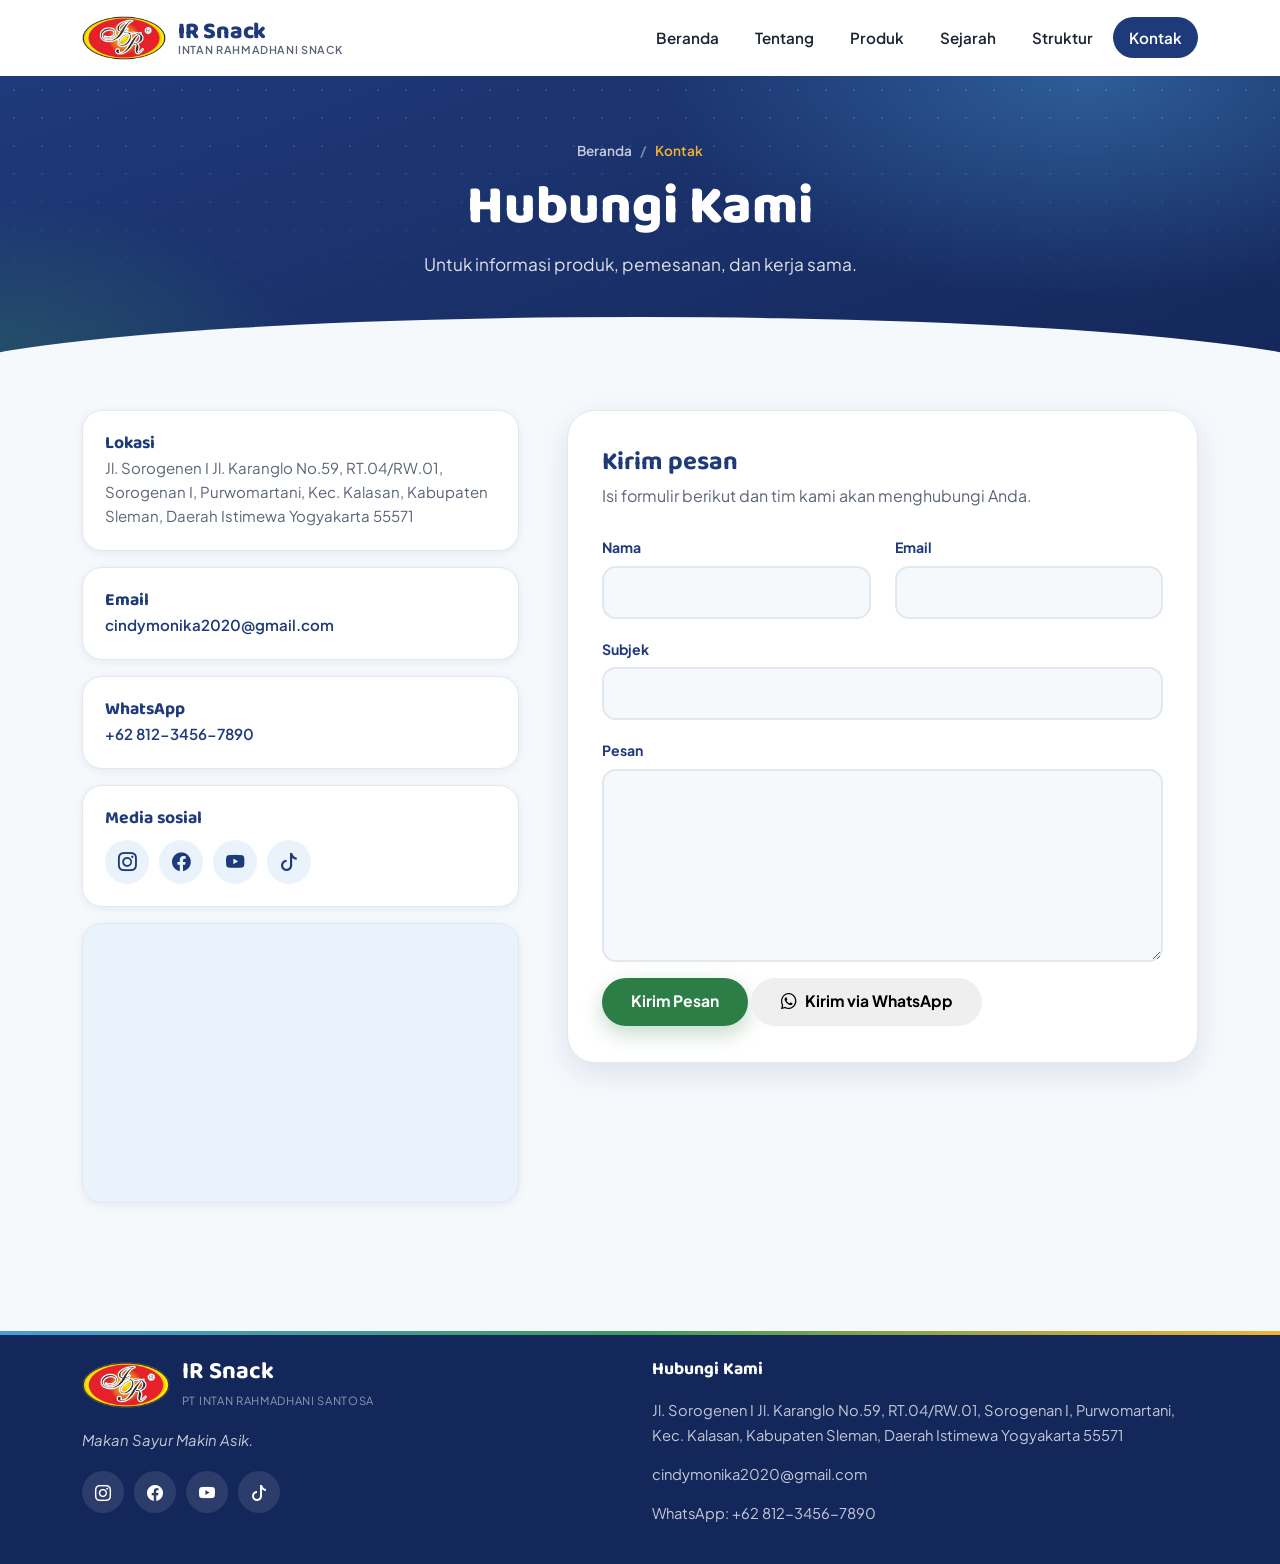
==== contact.html @ c101e230 "Update contact.html" ====
<!DOCTYPE html>
<html lang="id">
<head>
  <meta charset="utf-8">
  <meta name="viewport" content="width=device-width, initial-scale=1.0">
  <title>Kontak - IR Snack</title>
  <meta name="description" content="Hubungi IR Snack untuk informasi produk, pemesanan, dan kerja sama. Sleman, Yogyakarta.">
  <meta name="theme-color" content="#1f3a7a">
  <meta property="og:title" content="Kontak - IR Snack">
  <meta property="og:description" content="Hubungi IR Snack untuk informasi produk, pemesanan, dan kerja sama. Sleman, Yogyakarta.">
  <meta property="og:type" content="website">
  <meta property="og:locale" content="id_ID">

  <!-- Ikon -->
  <link rel="icon" type="image/png" href="assets/img/favicon.png">
  <link rel="apple-touch-icon" href="assets/img/apple-touch-icon.png">

  <!-- Font -->
  <link rel="preconnect" href="https://fonts.googleapis.com">
  <link rel="preconnect" href="https://fonts.gstatic.com" crossorigin>
  <link href="https://fonts.googleapis.com/css2?family=Baloo+2:wght@500;600;700;800&family=Plus+Jakarta+Sans:wght@400;500;600;700;800&display=swap" rel="stylesheet">

  <!-- CSS -->
  <link href="assets/vendor/bootstrap/css/bootstrap.min.css" rel="stylesheet">
  <link href="assets/vendor/bootstrap-icons/bootstrap-icons.min.css" rel="stylesheet">
  <link href="assets/vendor/aos/aos.css" rel="stylesheet">
  <link href="assets/css/style.css" rel="stylesheet">
  <noscript><style>[data-aos]{opacity:1!important;transform:none!important}</style></noscript>
</head>
<body>

<header id="header" class="site-header">
  <div class="container header-inner">
    <a href="index.html" class="brand" aria-label="IR Snack - Beranda">
      <img src="assets/img/logo.png" alt="Logo IR Snack" height="44">
      <span class="brand-text"><strong>IR Snack</strong><small>Intan Rahmadhani Snack</small></span>
    </a>

    <nav id="mainNav" class="main-nav" aria-label="Navigasi utama">
      <ul>
        <li><a href="index.html">Beranda</a></li>
        <li><a href="about.html">Tentang</a></li>
        <li><a href="portfolio.html">Produk</a></li>
        <li><a href="resume.html">Sejarah</a></li>
        <li><a href="services.html">Struktur</a></li>
        <li><a href="contact.html" class="active" aria-current="page">Kontak</a></li>
      </ul>
    </nav>

    <button class="nav-toggle" type="button" aria-label="Buka menu" aria-expanded="false" aria-controls="mainNav"><i class="bi bi-list"></i></button>
  </div>
</header>

<main>

  <section class="page-hero">
    <div class="container" data-aos="fade-up">
      <div class="crumbs"><a href="index.html">Beranda</a><span class="current">Kontak</span></div>
      <h1>Hubungi Kami</h1>
      <p>Untuk informasi produk, pemesanan, dan kerja sama.</p>
    </div>
  </section>

  <section class="section" style="padding-top:30px">
    <div class="container">
      <div class="row g-4 g-lg-5">
        <div class="col-lg-5" data-aos="fade-right">
          <div class="info-card">
            <div><h3>Lokasi</h3><p>Jl. Sorogenen I Jl. Karanglo No.59, RT.04/RW.01, Sorogenan I, Purwomartani, Kec. Kalasan, Kabupaten Sleman, Daerah Istimewa Yogyakarta 55571</p></div>
          </div>
          <div class="info-card">
            <div><h3>Email</h3><p><a href="mailto:cindymonika2020@gmail.com">cindymonika2020@gmail.com</a></p></div>
          </div>
          <div class="info-card">
            <div><h3>WhatsApp</h3><p><a href="https://wa.me/6281234567890?text=Halo%20IR%20Snack%2C%20saya%20ingin%20bertanya%20tentang%20produk." target="_blank" rel="noopener noreferrer" data-wa-link>+62 812-3456-7890</a></p></div>
          </div>
          <div class="info-card">
            <div><h3>Media sosial</h3><div class="social-row"><a href="https://www.instagram.com/irsnack_?evlk=ZGJlbW85YXRiNXZp" target="_blank" rel="noopener noreferrer" aria-label="Instagram IR Snack"><i class="bi bi-instagram"></i></a><a href="https://www.facebook.com/share/1FYJHGCw4S/?mibextid=wwXIfr" target="_blank" rel="noopener noreferrer" aria-label="Facebook IR Snack"><i class="bi bi-facebook"></i></a><a href="https://youtube.com/@irsnack?si=y4mi7K8ttKDDr9QZ" target="_blank" rel="noopener noreferrer" aria-label="YouTube IR Snack"><i class="bi bi-youtube"></i></a><a href="https://www.tiktok.com/@irsnack_?_r=1&_t=ZS-9BXiYoQ5Tan" target="_blank" rel="noopener noreferrer" aria-label="TikTok IR Snack"><i class="bi bi-tiktok"></i></a></div></div>
          </div>
          <div class="map-card">
            <iframe src="https://www.google.com/maps/embed?pb=!1m18!1m12!1m3!1d3953.081412599303!2d110.44005697501922!3d-7.781192677205145!2m3!1f0!2f0!3f0!3m2!1i1024!2i768!4f13.1!3m3!1m2!1s0x2e7a5a0dd20da1b7%3A0x8b4b23dc53e8c842!2sIntan%20Ramadhani%20Snack!5e0!3m2!1sen!2sid!4v1795116622441!5m2!1sen!2sid" loading="lazy" referrerpolicy="strict-origin-when-cross-origin" allowfullscreen title="Lokasi IR Snack di Google Maps"></iframe>
          </div>
        </div>

        <div class="col-lg-7" data-aos="fade-left">
          <form action="https://formsubmit.co/cindymonika2020@gmail.com" method="POST" class="form-card" id="contact-form" data-wa="6281234567890">
            <input type="hidden" name="_subject" value="Pesan Baru dari Website IR Snack">
            <input type="hidden" name="_template" value="table">
            <input type="hidden" name="_captcha" value="false">
            <input type="text" name="_honey" style="display:none" tabindex="-1" autocomplete="off">
            <h3>Kirim pesan</h3>
            <p>Isi formulir berikut dan tim kami akan menghubungi Anda.</p>
            <div class="row gy-3">
              <div class="col-md-6">
                <label for="name-field">Nama</label>
                <input type="text" name="name" id="name-field" class="form-control" required autocomplete="name">
              </div>
              <div class="col-md-6">
                <label for="email-field">Email</label>
                <input type="email" name="email" id="email-field" class="form-control" required autocomplete="email">
              </div>
              <div class="col-12">
                <label for="subject-field">Subjek</label>
                <input type="text" name="subject" id="subject-field" class="form-control" required>
              </div>
              <div class="col-12">
                <label for="message-field">Pesan</label>
                <textarea name="message" id="message-field" class="form-control" rows="7" required></textarea>
              </div>
              <div class="col-12">
                <div class="form-actions">
                  <button type="submit" class="btn-ir btn-ir-primary" id="submit-btn">Kirim Pesan</button>
                  <button type="button" class="btn-ir btn-ir-wa" id="wa-btn"><i class="bi bi-whatsapp"></i> Kirim via WhatsApp</button>
                </div>
                <div id="form-status" class="form-status" role="status" aria-live="polite" hidden></div>
              </div>
            </div>
          </form>
        </div>
      </div>
    </div>
  </section>

</main>

<footer class="site-footer">
  <div class="container">
    <div class="row gy-5">
      <div class="col-lg-6 col-md-6">
        <div class="footer-brand">
          <img src="assets/img/logo.png" alt="Logo IR Snack" height="46">
          <div><strong>IR Snack</strong><small>PT Intan Rahmadhani Santosa</small></div>
        </div>
        <p class="footer-about"><em>Makan Sayur Makin Asik.</em></p>
        <div class="footer-social"><a href="https://www.instagram.com/irsnack_?evlk=ZGJlbW85YXRiNXZp" target="_blank" rel="noopener noreferrer" aria-label="Instagram IR Snack"><i class="bi bi-instagram"></i></a><a href="https://www.facebook.com/share/1FYJHGCw4S/?mibextid=wwXIfr" target="_blank" rel="noopener noreferrer" aria-label="Facebook IR Snack"><i class="bi bi-facebook"></i></a><a href="https://youtube.com/@irsnack?si=y4mi7K8ttKDDr9QZ" target="_blank" rel="noopener noreferrer" aria-label="YouTube IR Snack"><i class="bi bi-youtube"></i></a><a href="https://www.tiktok.com/@irsnack_?_r=1&_t=ZS-9BXiYoQ5Tan" target="_blank" rel="noopener noreferrer" aria-label="TikTok IR Snack"><i class="bi bi-tiktok"></i></a></div>
      </div>

      <div class="col-lg-6 col-md-6">
        <h4>Hubungi Kami</h4>
        <div class="footer-contact">
          <div><span>Jl. Sorogenen I Jl. Karanglo No.59, RT.04/RW.01, Sorogenan I, Purwomartani, Kec. Kalasan, Kabupaten Sleman, Daerah Istimewa Yogyakarta 55571</span></div>
          <div><a href="mailto:cindymonika2020@gmail.com">cindymonika2020@gmail.com</a></div>
          <div><a href="https://wa.me/6281234567890" target="_blank" rel="noopener noreferrer">WhatsApp: +62 812-3456-7890</a></div>
        </div>
      </div>
    </div>

  </div>
</footer>

<a href="#" id="scroll-top" class="scroll-top" aria-label="Kembali ke atas"><i class="bi bi-arrow-up-short"></i></a>

<script src="assets/vendor/aos/aos.js"></script>
<script src="assets/js/main.js"></script>
</body>
</html>
---- assets/css/style.css ----
/* ==========================================================
   IR Snack - Stylesheet utama
   Satu file untuk seluruh halaman. Ubah warna di bagian :root
   dan seluruh website ikut berubah.
   ========================================================== */

/* ---------- 1. Token desain ---------- */
:root {
  /* Warna merek */
  --navy: #1f3a7a;
  --navy-700: #2a4a94;
  --navy-900: #14275a;
  --blue: #4a9bd6;
  --blue-100: #eaf3fb;
  --blue-200: #d3e6f6;
  --green: #3f9b5b;
  --green-700: #2d7d47;
  --green-100: #e8f5ec;
  --red: #d62828;       /* khusus label pedas */
  --gold: #f2b134;      /* aksen kecil */

  /* Netral */
  --ink: #1d2433;
  --muted: #5b6577;
  --line: #e3e8ef;
  --bg: #f6f9fc;
  --white: #ffffff;

  /* Bentuk & bayangan */
  --radius: 20px;
  --radius-lg: 28px;
  --shadow-sm: 0 2px 10px rgba(31, 58, 122, .08);
  --shadow-md: 0 10px 30px rgba(31, 58, 122, .12);
  --shadow-lg: 0 22px 50px rgba(31, 58, 122, .22);

  /* Font */
  --font-head: "Baloo 2", "Poppins", system-ui, sans-serif;
  --font-body: "Plus Jakarta Sans", system-ui, -apple-system, "Segoe UI", Roboto, Arial, sans-serif;

  --header-h: 76px;
}


/* ---------- 2. Dasar ---------- */
html { scroll-behavior: smooth; }

body {
  font-family: var(--font-body);
  color: var(--ink);
  background: var(--bg);
  line-height: 1.7;
  -webkit-font-smoothing: antialiased;
  overflow-x: hidden;
}

h1, h2, h3, h4, h5 {
  font-family: var(--font-head);
  color: var(--navy);
  line-height: 1.2;
  font-weight: 700;
}

a { color: var(--navy); text-decoration: none; transition: color .2s ease, background .2s ease; }
a:hover { color: var(--green-700); }

img { max-width: 100%; }
main { overflow-x: clip; }

:focus-visible {
  outline: 3px solid var(--blue);
  outline-offset: 3px;
  border-radius: 6px;
}

.section { padding: 88px 0; position: relative; }
.section-white { background: var(--white); }
.organization-hero { padding: 38px 0 68px; }
.organization-section { padding: 16px 0; }
.organization-section .section-head { margin-bottom: 12px; }
.services-page { min-height: 100vh; display: flex; flex-direction: column; }
.services-page > main { flex: 1; display: flex; flex-direction: column; }
.services-page .organization-hero { padding: 18px 0 34px; }
.services-page .organization-hero h1 { margin: 6px 0; font-size: clamp(1.9rem, 3.5vw, 2.5rem); }
.services-page .organization-hero p { font-size: .95rem; }
.services-page .organization-section { flex: 1; display: flex; align-items: flex-start; padding: 10px 0; }
.services-page .organization-section > .container { width: 100%; }
.services-page .org-line { height: 28px; }
.services-page .org-branches { padding-top: 24px; }
.services-page .org-branch::before { top: -24px; height: 24px; }
.services-page .org-node { padding: 8px 14px; }
.services-page .org-owner, .services-page .org-manager { padding: 9px 22px; }
.services-page .site-footer { flex-shrink: 0; }
.about-page > .section { padding: 56px 0; }
.about-page > .about-vision { padding-top: 24px; }
.about-page .section-head { margin-bottom: 32px; }
@media (max-width: 575.98px) { .about-page > .section { padding: 40px 0; } }

.section-head { text-align: center; max-width: 680px; margin: 0 auto 52px; }
.section-head h2 { font-size: clamp(1.9rem, 3.4vw, 2.6rem); margin: 8px 0 12px; }
.section-head p { color: var(--muted); font-size: 1.05rem; margin: 0; }

.eyebrow {
  display: inline-flex;
  align-items: center;
  gap: 8px;
  font-size: .8rem;
  font-weight: 700;
  letter-spacing: .12em;
  text-transform: uppercase;
  color: var(--green-700);
}
.eyebrow::before {
  content: "";
  width: 22px; height: 3px;
  border-radius: 3px;
  background: var(--green);
}


/* ---------- 3. Tombol ---------- */
.btn-ir {
  display: inline-flex;
  align-items: center;
  justify-content: center;
  gap: 8px;
  padding: .8rem 1.7rem;
  border-radius: 999px;
  border: 2px solid transparent;
  font-weight: 700;
  font-size: .98rem;
  line-height: 1.2;
  cursor: pointer;
  transition: transform .2s ease, background .2s ease, color .2s ease, border-color .2s ease, box-shadow .2s ease;
}
.btn-ir:hover { transform: translateY(-2px); }

.btn-ir-primary { background: var(--green-700); color: #fff; box-shadow: 0 8px 20px rgba(45, 125, 71, .28); }
.btn-ir-primary:hover { background: #246b3b; color: #fff; }

.btn-ir-navy { background: var(--navy); color: #fff; }
.btn-ir-navy:hover { background: var(--navy-900); color: #fff; }

.btn-ir-light { background: #fff; color: var(--navy); box-shadow: 0 8px 22px rgba(0, 0, 0, .18); }
.btn-ir-light:hover { background: var(--blue-100); color: var(--navy); }

.btn-ir-ghost { border-color: rgba(255, 255, 255, .55); color: #fff; }
.btn-ir-ghost:hover { background: #fff; color: var(--navy); }

.btn-ir-outline { border-color: var(--navy); color: var(--navy); }
.btn-ir-outline:hover { background: var(--navy); color: #fff; }


/* ---------- 4. Header & navigasi ---------- */
.site-header {
  position: sticky;
  top: 0;
  z-index: 100;
  height: var(--header-h);
  background: rgba(255, 255, 255, .92);
  -webkit-backdrop-filter: saturate(160%) blur(12px);
  backdrop-filter: saturate(160%) blur(12px);
  border-bottom: 1px solid transparent;
  transition: box-shadow .25s ease, border-color .25s ease;
}
.site-header.scrolled { box-shadow: var(--shadow-sm); border-color: var(--line); }

.header-inner { height: 100%; display: flex; align-items: center; gap: 16px; }

.brand { display: flex; align-items: center; gap: 12px; margin-right: auto; color: var(--navy); }
.brand:hover { color: var(--navy); }
.brand img { height: 44px; width: auto; display: block; }
.brand-text { display: flex; flex-direction: column; line-height: 1.1; }
.brand-text strong { font-family: var(--font-head); font-size: 1.45rem; font-weight: 800; letter-spacing: -.01em; }
.brand-text small { font-size: .68rem; font-weight: 600; letter-spacing: .06em; color: var(--muted); text-transform: uppercase; }

.main-nav ul { list-style: none; margin: 0; padding: 0; display: flex; gap: 4px; }
.main-nav a {
  display: block;
  padding: .5rem 1rem;
  border-radius: 999px;
  font-weight: 600;
  font-size: .95rem;
  color: var(--ink);
}
.main-nav a:hover { background: var(--blue-100); color: var(--navy); }
.main-nav a.active { background: var(--navy); color: #fff; }

.header-cta { padding: .6rem 1.3rem; font-size: .92rem; }

.nav-toggle {
  display: none;
  width: 44px; height: 44px;
  border: 0;
  border-radius: 12px;
  background: var(--blue-100);
  color: var(--navy);
  font-size: 1.7rem;
  align-items: center;
  justify-content: center;
  cursor: pointer;
}

@media (max-width: 991.98px) {
  .nav-toggle { display: inline-flex; }
  .header-cta { display: none; }

  .main-nav {
    position: fixed;
    top: var(--header-h);
    left: 0; right: 0;
    background: #fff;
    padding: 12px 20px 24px;
    border-bottom: 1px solid var(--line);
    box-shadow: var(--shadow-md);
    opacity: 0;
    visibility: hidden;
    transform: translateY(-10px);
    transition: opacity .25s ease, transform .25s ease, visibility .25s;
  }
  .nav-open .main-nav { opacity: 1; visibility: visible; transform: none; }
  .main-nav ul { flex-direction: column; gap: 2px; }
  .main-nav a { padding: .85rem 1rem; border-radius: 14px; font-size: 1.02rem; }
}


/* ---------- 5. Hero (beranda) ---------- */
.hero {
  position: relative;
  color: #fff;
  padding: 72px 0 150px;
  background:
    radial-gradient(900px 520px at 88% 8%, rgba(74, 155, 214, .42), transparent 62%),
    radial-gradient(700px 480px at 0% 100%, rgba(63, 155, 91, .30), transparent 60%),
    linear-gradient(160deg, var(--navy) 0%, var(--navy-900) 100%);
  overflow: hidden;
}
.hero::before {              /* pola titik halus */
  content: "";
  position: absolute; inset: 0;
  background-image: radial-gradient(rgba(255, 255, 255, .14) 1.5px, transparent 1.5px);
  background-size: 28px 28px;
  -webkit-mask-image: linear-gradient(120deg, transparent 30%, #000 100%);
  mask-image: linear-gradient(120deg, transparent 30%, #000 100%);
  opacity: .6;
}
.hero .container { position: relative; z-index: 2; }

.hero-pill {
  display: inline-flex; align-items: center; gap: 10px;
  padding: .45rem 1rem;
  border-radius: 999px;
  background: rgba(255, 255, 255, .12);
  border: 1px solid rgba(255, 255, 255, .22);
  font-size: .85rem; font-weight: 600;
  margin-bottom: 22px;
}
.hero-pill i { color: #7fd69a; }

.hero h1 {
  color: #fff;
  font-size: clamp(2.6rem, 6vw, 4.4rem);
  font-weight: 800;
  letter-spacing: -.015em;
  margin-bottom: 18px;
}
.hero h1 .hl { color: var(--gold); position: relative; white-space: nowrap; }
.hero h1 .hl::after {
  content: "";
  position: absolute; left: 0; right: 0; bottom: .05em;
  height: .14em; border-radius: 6px;
  background: rgba(242, 177, 52, .45);
  z-index: -1;
}

.hero-lead { font-size: 1.12rem; color: rgba(255, 255, 255, .86); max-width: 520px; margin-bottom: 30px; }
.hero-actions { display: flex; flex-wrap: wrap; gap: 14px; margin-bottom: 34px; }

.hero-points { list-style: none; padding: 0; margin: 0; display: flex; flex-wrap: wrap; gap: 10px 26px; }
.hero-points li { display: inline-flex; align-items: center; gap: 8px; font-size: .92rem; font-weight: 600; color: rgba(255, 255, 255, .9); }
.hero-points i { color: #7fd69a; font-size: 1.1rem; }

/* Panggung produk */
.hero-stage { position: relative; max-width: 540px; aspect-ratio: 1 / 1; margin: 0 auto; }
.hero-stage .glow {
  position: absolute; inset: 6% 6% 10% 6%;
  border-radius: 50%;
  background: radial-gradient(circle at 50% 45%, rgba(255, 255, 255, .22), rgba(74, 155, 214, .28) 55%, rgba(74, 155, 214, 0) 72%);
}
.hero-stage .ring {
  position: absolute; inset: 12% 12% 16% 12%;
  border-radius: 50%;
  border: 2px dashed rgba(255, 255, 255, .28);
  animation: spin 60s linear infinite;
}
.bag { position: absolute; bottom: 2%; filter: drop-shadow(0 18px 22px rgba(0, 0, 0, .38)); }
.bag img { display: block; height: 100%; width: auto; }
.bag-main  { left: 50%; height: 92%; transform: translateX(-50%); z-index: 3; bottom: 0; }
.bag-left  { left: -1%;  height: 72%; z-index: 2; transform: rotate(-6deg); transform-origin: bottom center; }
.bag-right { right: -1%; height: 72%; z-index: 2; transform: rotate(6deg);  transform-origin: bottom center; }

.float-chip {
  position: absolute; z-index: 4;
  display: inline-flex; align-items: center; gap: 8px;
  padding: .55rem 1rem;
  border-radius: 999px;
  background: #fff; color: var(--navy);
  font-size: .82rem; font-weight: 700;
  box-shadow: var(--shadow-md);
  animation: floaty 5s ease-in-out infinite;
}
.float-chip i { color: var(--green); font-size: 1.05rem; }
.float-chip.c1 { top: 8%;  left: 0; }
.float-chip.c2 { top: 30%; right: -2%; animation-delay: -1.6s; }
.float-chip.c3 { bottom: 10%; left: 2%; animation-delay: -3.1s; }

.hero::after, .page-hero::after {   /* lengkung bawah */
  content: "";
  position: absolute; left: -6%; right: -6%; bottom: -1px;
  height: 64px;
  background: var(--bg);
  border-radius: 50% 50% 0 0 / 100% 100% 0 0;
  z-index: 1;
}

@keyframes floaty { 0%, 100% { transform: translateY(0); } 50% { transform: translateY(-9px); } }
@keyframes spin { to { transform: rotate(360deg); } }

@media (max-width: 991.98px) {
  .hero { padding: 48px 0 120px; text-align: center; }
  .hero-lead { margin-left: auto; margin-right: auto; }
  .hero-actions, .hero-points { justify-content: center; }
  .hero-stage { max-width: 420px; margin-top: 24px; }
}
@media (max-width: 575.98px) {
  .bag-left  { left: 4%;  height: 64%; }
  .bag-right { right: 4%; height: 64%; }
  .float-chip { font-size: .72rem; padding: .4rem .75rem; }
  .float-chip.c2 { right: 0; }
}


/* ---------- 6. Pita statistik ---------- */
.stats-band { margin-top: -78px; position: relative; z-index: 5; padding-bottom: 90px; }
.stats-card {
  display: grid; grid-template-columns: repeat(4, 1fr);
  background: #fff;
  border-radius: var(--radius-lg);
  box-shadow: var(--shadow-md);
  border: 1px solid var(--line);
  overflow: hidden;
}
.stat { display: flex; align-items: center; gap: 16px; padding: 26px 26px; text-align: center; justify-content: center; }
.stat + .stat { border-left: 1px solid var(--line); }
.stat .ico-unused {
  flex: 0 0 52px; width: 52px; height: 52px;
  display: grid; place-items: center;
  border-radius: 16px;
  background: var(--blue-100); color: var(--navy);
  font-size: 1.5rem;
}
.stat:nth-child(even) .ico { background: var(--green-100); color: var(--green-700); }
.stat b { display: block; font-family: var(--font-head); font-size: 1.7rem; line-height: 1.1; color: var(--navy); }
.stat > div > span { font-size: .85rem; color: var(--muted); line-height: 1.35; display: block; }

@media (max-width: 991.98px) {
  .stats-card { grid-template-columns: 1fr 1fr; }
  .stat:nth-child(3) { border-left: 0; }
  .stat:nth-child(n+3) { border-top: 1px solid var(--line); }
}
@media (max-width: 575.98px) {
  .stat { padding: 18px 16px; gap: 12px; }
  .stat .ico-unused { flex-basis: 44px; width: 44px; height: 44px; font-size: 1.25rem; border-radius: 14px; }
  .stat b { font-size: 1.35rem; }
}


/* ---------- 7. Kartu keunggulan ---------- */
.feature-card {
  height: 100%;
  background: #fff;
  border: 1px solid var(--line);
  border-radius: var(--radius);
  padding: 30px 26px;
  box-shadow: var(--shadow-sm);
  transition: transform .25s ease, box-shadow .25s ease, border-color .25s ease;
}
.feature-card:hover { transform: translateY(-6px); box-shadow: var(--shadow-md); border-color: var(--blue-200); }
.feature-card .ico {
  width: 60px; height: 60px;
  display: grid; place-items: center;
  border-radius: 18px;
  background: var(--blue-100); color: var(--navy);
  font-size: 1.7rem;
  margin-bottom: 20px;
  transition: background .25s ease, color .25s ease, transform .25s ease;
}
.feature-card:hover .ico { background: var(--green-700); color: #fff; transform: rotate(-6deg); }
.feature-card h3 { font-size: 1.28rem; margin-bottom: 8px; }
.feature-card p { color: var(--muted); margin: 0; font-size: .96rem; }


/* ---------- 8. Kartu kategori produk (beranda) ---------- */
.cat-card {
  height: 100%;
  display: flex; flex-direction: column;
  background: #fff;
  border: 1px solid var(--line);
  border-radius: var(--radius-lg);
  overflow: hidden;
  box-shadow: var(--shadow-sm);
  transition: transform .25s ease, box-shadow .25s ease;
}
.cat-card:hover { transform: translateY(-6px); box-shadow: var(--shadow-lg); }

.cat-visual {
  position: relative;
  height: 290px;
  display: flex; justify-content: center; align-items: flex-end;
  padding: 26px 20px 0;
  background:
    radial-gradient(circle at 50% 78%, #fff 0%, rgba(255, 255, 255, 0) 55%),
    linear-gradient(180deg, var(--blue-100) 0%, var(--blue-200) 100%);
  overflow: hidden;
}
.cat-visual img {
  height: 92%; width: auto;
  filter: drop-shadow(0 12px 14px rgba(20, 39, 90, .28));
  transition: transform .4s ease;
}
.cat-visual img:first-child { transform: rotate(-4deg); margin-right: -26px; transform-origin: bottom center; }
.cat-visual img:last-child  { transform: rotate(4deg);  transform-origin: bottom center; position: relative; z-index: 2; }
.cat-card:hover .cat-visual img:first-child { transform: rotate(-7deg) translateY(-4px); }
.cat-card:hover .cat-visual img:last-child  { transform: rotate(7deg) translateY(-4px); }

.cat-visual .cat-tag {
  position: absolute; top: 16px; left: 16px; z-index: 3;
  padding: .3rem .85rem;
  border-radius: 999px;
  background: var(--navy); color: #fff;
  font-size: .78rem; font-weight: 700;
}
.cat-body { padding: 24px 26px 28px; display: flex; flex-direction: column; flex: 1; }
.cat-body h3 { font-size: 1.45rem; margin-bottom: 6px; }
.cat-body p { color: var(--muted); font-size: .95rem; margin-bottom: 18px; }
.cat-body .link-more { margin-top: auto; font-weight: 700; color: var(--green-700); display: inline-flex; align-items: center; gap: 6px; }
.cat-body .link-more i { transition: transform .2s ease; }
.cat-card:hover .link-more i { transform: translateX(5px); }


/* ---------- 9. Perjalanan singkat (beranda) ---------- */
.mini-timeline { display: grid; grid-template-columns: repeat(4, 1fr); gap: 22px; position: relative; }
.mini-timeline::before {
  content: "";
  position: absolute; top: 20px; left: 12%; right: 12%;
  border-top: 2px dashed var(--blue);
  opacity: .5;
}
.mini-item { text-align: center; position: relative; }
.mini-year {
  display: inline-block;
  position: relative; z-index: 1;
  padding: .25rem 1.2rem;
  border-radius: 999px;
  background: var(--navy); color: #fff;
  font-family: var(--font-head); font-weight: 700; font-size: 1.15rem;
  box-shadow: 0 0 0 7px var(--white);
}
.section:not(.section-white) .mini-year { box-shadow: 0 0 0 7px var(--bg); }
.mini-card {
  margin-top: 22px;
  background: #fff; border: 1px solid var(--line);
  border-radius: var(--radius);
  padding: 22px 20px;
  height: calc(100% - 62px);
  box-shadow: var(--shadow-sm);
}
.section-white .mini-card { background: var(--bg); box-shadow: none; }
.mini-card h3 { font-size: 1.1rem; margin-bottom: 6px; }
.mini-card p { font-size: .9rem; color: var(--muted); margin: 0; }

@media (max-width: 991.98px) {
  .mini-timeline { grid-template-columns: 1fr 1fr; row-gap: 34px; }
  .mini-timeline::before { display: none; }
}
@media (max-width: 575.98px) { .mini-timeline { grid-template-columns: 1fr; } }


/* ---------- 10. Banner ajakan (CTA) ---------- */
.cta-box {
  position: relative; overflow: hidden;
  border-radius: 36px;
  padding: 58px 54px;
  color: #fff;
  background:
    radial-gradient(500px 300px at 100% 0%, rgba(74, 155, 214, .5), transparent 65%),
    linear-gradient(135deg, var(--navy) 0%, var(--navy-900) 100%);
  box-shadow: var(--shadow-lg);
}
.cta-box-compact { padding: 40px 54px; }
.cta-box::before {
  content: "";
  position: absolute; width: 380px; height: 380px; right: -90px; bottom: -190px;
  border-radius: 50%;
  background: rgba(63, 155, 91, .22);
}
.cta-box > * { position: relative; z-index: 1; }
.cta-box h2 { color: #fff; font-size: clamp(1.8rem, 3.2vw, 2.5rem); margin-bottom: 10px; }
.cta-box p { color: rgba(255, 255, 255, .85); margin-bottom: 26px; max-width: 520px; }
.cta-box-compact p { margin-bottom: 16px; }
.cta-actions { display: flex; flex-wrap: wrap; gap: 12px; }
.cta-bag {
  position: absolute !important; right: 44px; bottom: -26px; height: 118%;
  z-index: 1; transform: rotate(8deg);
  filter: drop-shadow(0 20px 24px rgba(0, 0, 0, .4));
}
.cta-product-images {
  position: absolute; right: -5%; bottom: -10px; height: 94%; width: 48%;
  display: flex; align-items: flex-end; justify-content: center;
  z-index: 1; pointer-events: none;
}
.cta-product-images img {
  display: block; flex: 0 0 auto; height: 88%; width: auto; object-fit: contain;
  filter: drop-shadow(0 16px 18px rgba(0, 0, 0, .3));
}
.cta-product-images img + img { margin-left: -30px; }
.cta-product-images img:first-child { height: 92%; transform: rotate(-6deg) translateY(3px); z-index: 1; }
.cta-product-images img:nth-child(2) { height: 104%; transform: translateY(0); z-index: 3; }
.cta-product-images img:last-child { height: 92%; transform: rotate(6deg) translateY(3px); z-index: 2; }

@media (max-width: 991.98px) {
  .cta-box { padding: 40px 26px; text-align: center; border-radius: 28px; }
  .cta-box-compact { padding: 30px 26px; }
  .cta-box p { margin-left: auto; margin-right: auto; }
  .cta-actions { justify-content: center; }
  .cta-bag, .cta-product-images { display: none; }
}


/* ---------- 11. Banner judul halaman dalam ---------- */
.page-hero {
  position: relative; overflow: hidden;
  color: #fff;
  padding: 60px 0 100px;
  text-align: center;
  background:
    radial-gradient(700px 360px at 85% 0%, rgba(74, 155, 214, .42), transparent 62%),
    radial-gradient(520px 300px at 0% 100%, rgba(63, 155, 91, .30), transparent 60%),
    linear-gradient(160deg, var(--navy) 0%, var(--navy-900) 100%);
}
.page-hero::before {
  content: "";
  position: absolute; inset: 0;
  background-image: radial-gradient(rgba(255, 255, 255, .13) 1.5px, transparent 1.5px);
  background-size: 28px 28px;
  -webkit-mask-image: linear-gradient(180deg, #000, transparent 90%);
  mask-image: linear-gradient(180deg, #000, transparent 90%);
}
.page-hero .container { position: relative; z-index: 2; }
.page-hero h1 { color: #fff; font-size: clamp(2.2rem, 5vw, 3.4rem); font-weight: 800; margin: 12px 0 10px; }
.page-hero p { color: rgba(255, 255, 255, .86); max-width: 620px; margin: 0 auto; font-size: 1.08rem; }

.crumbs { display: inline-flex; align-items: center; gap: 8px; font-size: .85rem; font-weight: 600; color: rgba(255, 255, 255, .75); }
.crumbs a { color: rgba(255, 255, 255, .75); }
.crumbs a:hover { color: #fff; }
.crumbs .current { color: var(--gold); }
.crumbs a::after { content: "/"; margin-left: 8px; opacity: .6; }


/* ---------- 12. Halaman Tentang ---------- */
.about-visual {
  position: relative;
  height: 460px;
  display: flex; justify-content: center; align-items: flex-end;
  padding: 40px 24px 0;
  border-radius: var(--radius-lg);
  overflow: hidden;
  background:
    radial-gradient(circle at 50% 80%, #fff 0%, rgba(255, 255, 255, 0) 55%),
    linear-gradient(180deg, var(--blue-100) 0%, var(--blue-200) 100%);
  box-shadow: var(--shadow-md);
}
.about-visual img { height: 64%; width: auto; max-width: none; min-width: 0; flex-shrink: 1; object-fit: contain; filter: drop-shadow(0 14px 18px rgba(20, 39, 90, .3)); }
.about-visual img:nth-child(2) { transform: rotate(-5deg); margin-right: -40px; transform-origin: bottom; }
.about-visual img:nth-child(3) { position: relative; z-index: 2; height: 84%; }
.about-visual img:nth-child(4) { transform: rotate(5deg); margin-left: -40px; transform-origin: bottom; }
.since-badge {
  position: absolute; top: 20px; left: 20px; z-index: 3;
  width: 104px; height: 104px; border-radius: 50%;
  display: grid; place-content: center; text-align: center;
  background: var(--navy); color: #fff;
  border: 4px solid #fff;
  box-shadow: var(--shadow-md);
  line-height: 1.1;
}
.since-badge small { font-size: .7rem; text-transform: uppercase; letter-spacing: .1em; opacity: .85; }
.since-badge b { font-family: var(--font-head); font-size: 1.8rem; color: var(--gold); }

.about-copy h2 { font-size: clamp(1.8rem, 3vw, 2.4rem); margin: 8px 0 8px; }
.about-copy .tagline { font-family: var(--font-head); font-size: 1.25rem; font-weight: 600; color: var(--green-700); margin-bottom: 16px; }
.about-copy p { color: var(--muted); }

.fact-list { display: grid; grid-template-columns: 1fr 1fr; gap: 14px; margin: 26px 0 0; padding: 0; list-style: none; }
.fact-list li {
  display: flex; gap: 12px; align-items: flex-start;
  padding: 14px 16px;
  background: #fff; border: 1px solid var(--line); border-radius: 16px;
}
.fact-list i { color: var(--green-700); font-size: 1.25rem; line-height: 1.4; }
.fact-list small { display: block; font-size: .72rem; font-weight: 700; letter-spacing: .06em; text-transform: uppercase; color: var(--muted); }
.fact-list span { font-weight: 600; color: var(--ink); font-size: .93rem; line-height: 1.4; display: block; }
@media (max-width: 575.98px) { .fact-list { grid-template-columns: 1fr; } }

.legal-box {
  background: #fff; border: 1px solid var(--line); border-radius: var(--radius-lg);
  padding: 34px 32px; text-align: center; box-shadow: var(--shadow-sm);
}
.legal-box h3 { font-size: 1.4rem; margin-bottom: 6px; }
.legal-box p { color: var(--muted); margin-bottom: 20px; }
.chip-row { display: flex; flex-wrap: wrap; justify-content: center; gap: 10px; }
.chip {
  display: inline-flex; align-items: center; gap: 8px;
  padding: .45rem 1rem;
  border-radius: 999px;
  background: var(--green-100); color: var(--green-700);
  font-weight: 700; font-size: .9rem;
}


/* ---------- 13. Halaman Sejarah ---------- */
.timeline { position: relative; max-width: 980px; margin: 0 auto; }
.timeline::before {
  content: "";
  position: absolute; left: 50%; top: 0; bottom: 0; width: 3px;
  transform: translateX(-50%);
  border-radius: 3px;
  background: linear-gradient(180deg, var(--blue-200), var(--blue) 50%, var(--green));
}
.tl-item { position: relative; width: 50%; padding: 0 52px 44px 0; }
.tl-item:nth-child(even) { margin-left: 50%; padding: 0 0 44px 52px; }
.tl-item:last-child { padding-bottom: 0; }

.tl-year {
  position: absolute; top: 8px; right: 0;
  transform: translateX(50%);
  z-index: 2;
  padding: .25rem 1.05rem;
  border-radius: 999px;
  background: var(--navy); color: #fff;
  font-family: var(--font-head); font-weight: 700; font-size: 1.1rem;
  box-shadow: 0 0 0 7px var(--bg);
}
.tl-item:nth-child(even) .tl-year { right: auto; left: 0; transform: translateX(-50%); }

.tl-card {
  background: #fff; border: 1px solid var(--line);
  border-radius: var(--radius);
  padding: 26px 26px 22px;
  box-shadow: var(--shadow-sm);
  transition: transform .25s ease, box-shadow .25s ease;
}
.tl-card:hover { transform: translateY(-4px); box-shadow: var(--shadow-md); }
.tl-card h3 { font-size: 1.25rem; margin-bottom: 4px; }
.tl-card .where { display: inline-flex; align-items: center; gap: 6px; font-size: .82rem; font-weight: 600; color: var(--muted); margin-bottom: 12px; }
.tl-card ul { list-style: none; margin: 0; padding: 0; }
.tl-card li { position: relative; padding-left: 26px; margin-bottom: 8px; color: var(--ink); font-size: .95rem; line-height: 1.6; }
.tl-card li:last-child { margin-bottom: 0; }
.tl-card li::before {
  content: "\F26A";           /* bi-check-circle-fill */
  font-family: "bootstrap-icons";
  position: absolute; left: 0; top: 1px;
  color: var(--green);
}

@media (max-width: 767.98px) {
  .timeline::before { display: none; }
  .tl-item, .tl-item:nth-child(even) {
    width: 100%; margin-left: 0;
    padding: 0 0 32px 26px;
    border-left: 3px solid var(--blue-200);
  }
  .tl-item:last-child { border-left-color: transparent; }
  .tl-item::before {
    content: ""; position: absolute; left: -10px; top: 12px;
    width: 17px; height: 17px; border-radius: 50%;
    background: var(--green); border: 3px solid var(--bg);
  }
  .tl-year, .tl-item:nth-child(even) .tl-year {
    position: static; transform: none; display: inline-block;
    margin-bottom: 12px; box-shadow: none;
  }
}

/* Visi & misi */
.visi-card {
  height: 100%;
  padding: 40px 34px;
  border-radius: var(--radius-lg);
  color: #fff;
  position: relative; overflow: hidden;
  background:
    radial-gradient(380px 240px at 100% 0%, rgba(74, 155, 214, .5), transparent 65%),
    linear-gradient(150deg, var(--navy) 0%, var(--navy-900) 100%);
  box-shadow: var(--shadow-md);
  display: flex; flex-direction: column;
}
.visi-card .motto {
  margin-top: auto; padding-top: 28px;
  font-family: var(--font-head); font-weight: 700; font-size: 1.2rem; color: var(--gold);
}
.visi-card .q { font-size: 3.2rem; color: var(--gold); line-height: 1; opacity: .9; }
.visi-card h3 { color: #fff; font-size: 1.6rem; margin: 6px 0 12px; }
.visi-card p { color: rgba(255, 255, 255, .9); font-size: 1.1rem; margin: 0; }

.misi-card {
  height: 100%;
  padding: 36px 34px;
  background: #fff; border: 1px solid var(--line);
  border-radius: var(--radius-lg);
  box-shadow: var(--shadow-sm);
}
.misi-card h3 { font-size: 1.6rem; margin-bottom: 18px; }
.misi-list { list-style: none; counter-reset: misi; margin: 0; padding: 0; }
.misi-list li { counter-increment: misi; display: flex; gap: 14px; align-items: flex-start; margin-bottom: 14px; font-size: .97rem; }
.misi-list li:last-child { margin-bottom: 0; }
.misi-list li::before {
  content: counter(misi);
  flex: 0 0 32px; height: 32px;
  display: grid; place-items: center;
  border-radius: 50%;
  background: var(--green-100); color: var(--green-700);
  font-weight: 800; font-size: .9rem;
}


/* ---------- 14. Halaman Produk ---------- */
.filter-bar { display: flex; flex-wrap: wrap; justify-content: center; gap: 10px; margin-bottom: 42px; }
.filter-btn {
  display: inline-flex; align-items: center; gap: 8px;
  padding: .55rem 1.3rem;
  border-radius: 999px;
  border: 2px solid var(--line);
  background: #fff; color: var(--ink);
  font-weight: 700; font-size: .92rem;
  cursor: pointer;
  transition: all .2s ease;
}
.filter-btn:hover { border-color: var(--blue); color: var(--navy); }
.filter-btn.active { background: var(--navy); border-color: var(--navy); color: #fff; }
.filter-btn .bi-fire { color: var(--red); }
.filter-btn.active .bi-fire { color: #ff8a80; }

.produk-grid { max-width: 1000px; margin: 0 auto; }
.produk-item { animation: popin .4s ease both; }
@keyframes popin { from { opacity: 0; transform: translateY(14px); } to { opacity: 1; transform: none; } }

.produk-card {
  height: 100%;
  display: flex; flex-direction: column;
  background: #fff;
  border: 1px solid var(--line);
  border-radius: var(--radius-lg);
  overflow: hidden;
  box-shadow: var(--shadow-sm);
  transition: transform .25s ease, box-shadow .25s ease;
}
.produk-card:hover { transform: translateY(-6px); box-shadow: var(--shadow-lg); }

.produk-foto {
  position: relative;
  height: 350px;
  display: flex; justify-content: center; align-items: center;
  padding: 24px 20px 12px;
  background:
    radial-gradient(circle at 50% 55%, #fff 0%, rgba(255, 255, 255, .0) 58%),
    linear-gradient(180deg, var(--blue-100) 0%, var(--blue-200) 100%);
}
.produk-foto img {
  height: 100%; width: auto; max-width: 100%;
  object-fit: contain;
  filter: drop-shadow(0 14px 16px rgba(20, 39, 90, .3));
  transition: transform .4s ease;
}
.produk-card:hover .produk-foto img { transform: scale(1.06) rotate(-1.5deg); }

.badge-kategori, .badge-pedas {
  position: absolute; top: 16px; z-index: 2;
  display: inline-flex; align-items: center; gap: 6px;
  padding: .32rem .9rem;
  border-radius: 999px;
  font-size: .78rem; font-weight: 700; color: #fff;
}
.badge-kategori { right: 16px; background: var(--navy); }
.badge-pedas { left: 16px; background: var(--red); }

/* ---- Keterangan produk (bagian bawah kartu) ---- */
.produk-body { padding: 18px 22px 20px; display: flex; flex-direction: column; flex: 1; }
.produk-body h3 { font-size: 1.3rem; margin-bottom: 4px; }
.produk-body .deskripsi { color: var(--muted); font-size: .92rem; line-height: 1.55; margin-bottom: 14px; }

.harga-row {
  display: flex; align-items: baseline; gap: 6px;
  margin-top: auto;
  padding-top: 12px;
  border-top: 1px solid var(--line);
}
.harga-row b { font-family: var(--font-head); font-size: 1.5rem; line-height: 1; color: var(--navy); }
.harga-row span { font-size: .85rem; font-weight: 600; color: var(--muted); }

@media (max-width: 575.98px) {
  .produk-foto { height: 270px; }
}


/* ---------- 15. Halaman Struktur (bagan) ---------- */
.org-wrap { max-width: 900px; margin: 0 auto; }
.org-level { display: flex; justify-content: center; }
.org-line { width: 2px; height: 20px; margin: 0 auto; background: var(--blue); }

.org-node {
  display: inline-flex; align-items: center; justify-content: center; gap: 10px;
  padding: 10px 20px;
  border-radius: 14px;
  background: #fff;
  border: 2px solid var(--blue-200);
  box-shadow: var(--shadow-sm);
  font-weight: 700; color: var(--navy);
  text-align: center; line-height: 1.3;
}
.org-node i { font-size: 1.25rem; color: var(--blue); }
.org-owner { background: var(--navy-900); border-color: var(--navy-900); color: #fff; font-size: 1.15rem; padding: 12px 32px; box-shadow: var(--shadow-md); }
.org-owner i { color: var(--gold); }
.org-manager { background: var(--navy-700); border-color: var(--navy-700); color: #fff; font-size: 1.05rem; padding: 12px 28px; }
.org-manager i { color: #9fd0f3; }

.org-branches {
  display: grid; grid-template-columns: repeat(3, 1fr); gap: 24px;
  position: relative;
  padding-top: 22px;
}
.org-branches::before {          /* garis datar */
  content: "";
  position: absolute; top: 0; left: calc(16.6667% - 9.333px); right: calc(16.6667% - 9.333px);
  height: 2px; background: var(--blue);
}
.org-branch { position: relative; display: flex; flex-direction: column; align-items: stretch; }
.org-branch::before {            /* garis turun ke tiap cabang */
  content: "";
  position: absolute; top: -22px; left: 50%;
  width: 2px; height: 22px; margin-left: -1px;
  background: var(--blue);
}
.org-branch > .org-node { width: 100%; }

@media (max-width: 767.98px) {
  .organization-hero { padding: 32px 0 56px; }
  .organization-section { padding: 12px 0; }
  .org-branches { grid-template-columns: 1fr; gap: 18px; }
  .org-branches::before { display: none; }
  .org-branch::before { top: -18px; height: 18px; }
  .org-branch:first-child::before { top: -22px; height: 22px; }
}
@media (max-width: 767.98px) {
  .services-page .organization-hero { padding: 12px 0 26px; }
  .services-page .organization-section { padding: 8px 0; }
  .services-page .org-branches { grid-template-columns: repeat(3, minmax(0, 1fr)); gap: 8px; padding-top: 22px; }
  .services-page .org-branches::before { display: block; }
  .services-page .org-branch::before,
  .services-page .org-branch:first-child::before { top: -22px; height: 22px; }
  .services-page .org-node { padding: 8px 5px; font-size: .85rem; }
  .services-page .org-owner, .services-page .org-manager { padding: 8px 16px; }
}
@media (min-width: 576px) and (max-width: 767.98px) {
  .services-page .site-footer .row > div { flex: 0 0 50%; max-width: 50%; }
}
/* ---------- 16. Halaman Kontak ---------- */
.info-card {
  display: flex; gap: 16px; align-items: flex-start;
  background: #fff; border: 1px solid var(--line);
  border-radius: var(--radius);
  padding: 22px 22px;
  margin-bottom: 16px;
  box-shadow: var(--shadow-sm);
}
.info-card .ico {
  flex: 0 0 50px; width: 50px; height: 50px;
  display: grid; place-items: center;
  border-radius: 15px;
  background: var(--blue-100); color: var(--navy);
  font-size: 1.4rem;
}
.info-card h3 { font-size: 1.1rem; margin-bottom: 2px; }
.info-card p { margin: 0; color: var(--muted); font-size: .94rem; line-height: 1.6; }
.info-card a { font-weight: 600; word-break: break-all; }

.social-row { display: flex; flex-wrap: wrap; gap: 10px; margin-top: 10px; }
.social-row a {
  width: 44px; height: 44px;
  display: grid; place-items: center;
  border-radius: 50%;
  background: var(--blue-100); color: var(--navy);
  font-size: 1.15rem;
  transition: all .2s ease;
}
.social-row a:hover { background: var(--navy); color: #fff; transform: translateY(-3px); }

.map-card { border-radius: var(--radius); overflow: hidden; border: 1px solid var(--line); box-shadow: var(--shadow-sm); height: 280px; background: var(--blue-100); }
.map-card iframe { width: 100%; height: 100%; border: 0; display: block; }

.form-card {
  background: #fff; border: 1px solid var(--line);
  border-radius: var(--radius-lg);
  padding: 36px 34px;
  box-shadow: var(--shadow-md);
}
.form-card h3 { font-size: 1.6rem; margin-bottom: 4px; }
.form-card > p { color: var(--muted); margin-bottom: 24px; }
.form-card label { font-weight: 700; font-size: .88rem; color: var(--navy); margin-bottom: 6px; }
.form-card .form-control {
  border: 2px solid var(--line);
  border-radius: 14px;
  padding: .8rem 1rem;
  font-size: .97rem;
  background: var(--bg);
  transition: border-color .2s ease, box-shadow .2s ease, background .2s ease;
}
.form-card .form-control:focus { border-color: var(--blue); background: #fff; box-shadow: 0 0 0 4px rgba(74, 155, 214, .18); }
.form-card textarea.form-control { resize: vertical; min-height: 150px; }
@media (max-width: 575.98px) { .form-card { padding: 26px 20px; } }


/* ---------- 17. Footer ---------- */
.site-footer {
  background: var(--navy-900);
  color: rgba(255, 255, 255, .75);
  padding: 28px 0 24px;
  margin-top: 40px;
  position: relative;
}
.site-footer::before {
  content: "";
  position: absolute; top: 0; left: 0; right: 0; height: 4px;
  background: linear-gradient(90deg, var(--blue), var(--green), var(--gold));
}
.site-footer h4 { color: #fff; font-size: 1.1rem; margin-bottom: 18px; }
.site-footer a { color: rgba(255, 255, 255, .75); }
.site-footer a:hover { color: var(--gold); }
.footer-brand { display: flex; align-items: center; gap: 12px; margin-bottom: 16px; }
.footer-brand img { height: 46px; width: auto; display: block; }
.footer-brand strong { font-family: var(--font-head); font-size: 1.5rem; color: #fff; line-height: 1.1; display: block; }
.footer-brand small { font-size: .7rem; letter-spacing: .06em; text-transform: uppercase; opacity: .7; }
.footer-about { font-size: .93rem; max-width: 340px; }
.footer-links { list-style: none; margin: 0; padding: 0; }
.footer-links li { margin-bottom: 10px; font-size: .94rem; }

.footer-contact { font-size: .92rem; }
.footer-contact div { display: flex; gap: 12px; margin-bottom: 14px; }
.footer-contact i { color: var(--blue); font-size: 1.1rem; margin-top: 2px; }
.footer-social { display: flex; gap: 10px; margin-top: 18px; }
.footer-social a {
  width: 42px; height: 42px; display: grid; place-items: center;
  border-radius: 50%;
  background: rgba(255, 255, 255, .1); color: #fff;
  transition: all .2s ease;
}
.footer-social a:hover { background: var(--gold); color: var(--navy-900); transform: translateY(-3px); }
.footer-bottom {
  margin-top: 28px; padding: 18px 0 0;
  border-top: 1px solid rgba(255, 255, 255, .12);
  font-size: .85rem;
  display: flex; flex-wrap: wrap; justify-content: space-between; gap: 8px;
}
.footer-bottom .credit a { text-decoration: underline; text-underline-offset: 3px; }
.footer-bottom { justify-content: center; text-align: center; }


/* ---------- 18. Tombol kembali ke atas ---------- */
.scroll-top {
  position: fixed; right: 20px; bottom: 20px; z-index: 99;
  width: 46px; height: 46px;
  display: grid; place-items: center;
  border-radius: 50%;
  background: var(--navy); color: #fff;
  font-size: 1.5rem;
  box-shadow: var(--shadow-md);
  opacity: 0; visibility: hidden; transform: translateY(10px);
  transition: all .25s ease;
}
.scroll-top.show { opacity: 1; visibility: visible; transform: none; }
.scroll-top:hover { background: var(--green-700); color: #fff; }


/* ---------- 19. Gerak dikurangi ---------- */
@media (prefers-reduced-motion: reduce) {
  html { scroll-behavior: auto; }
  *, *::before, *::after { animation: none !important; transition: none !important; }
  [data-aos] { opacity: 1 !important; transform: none !important; }
}
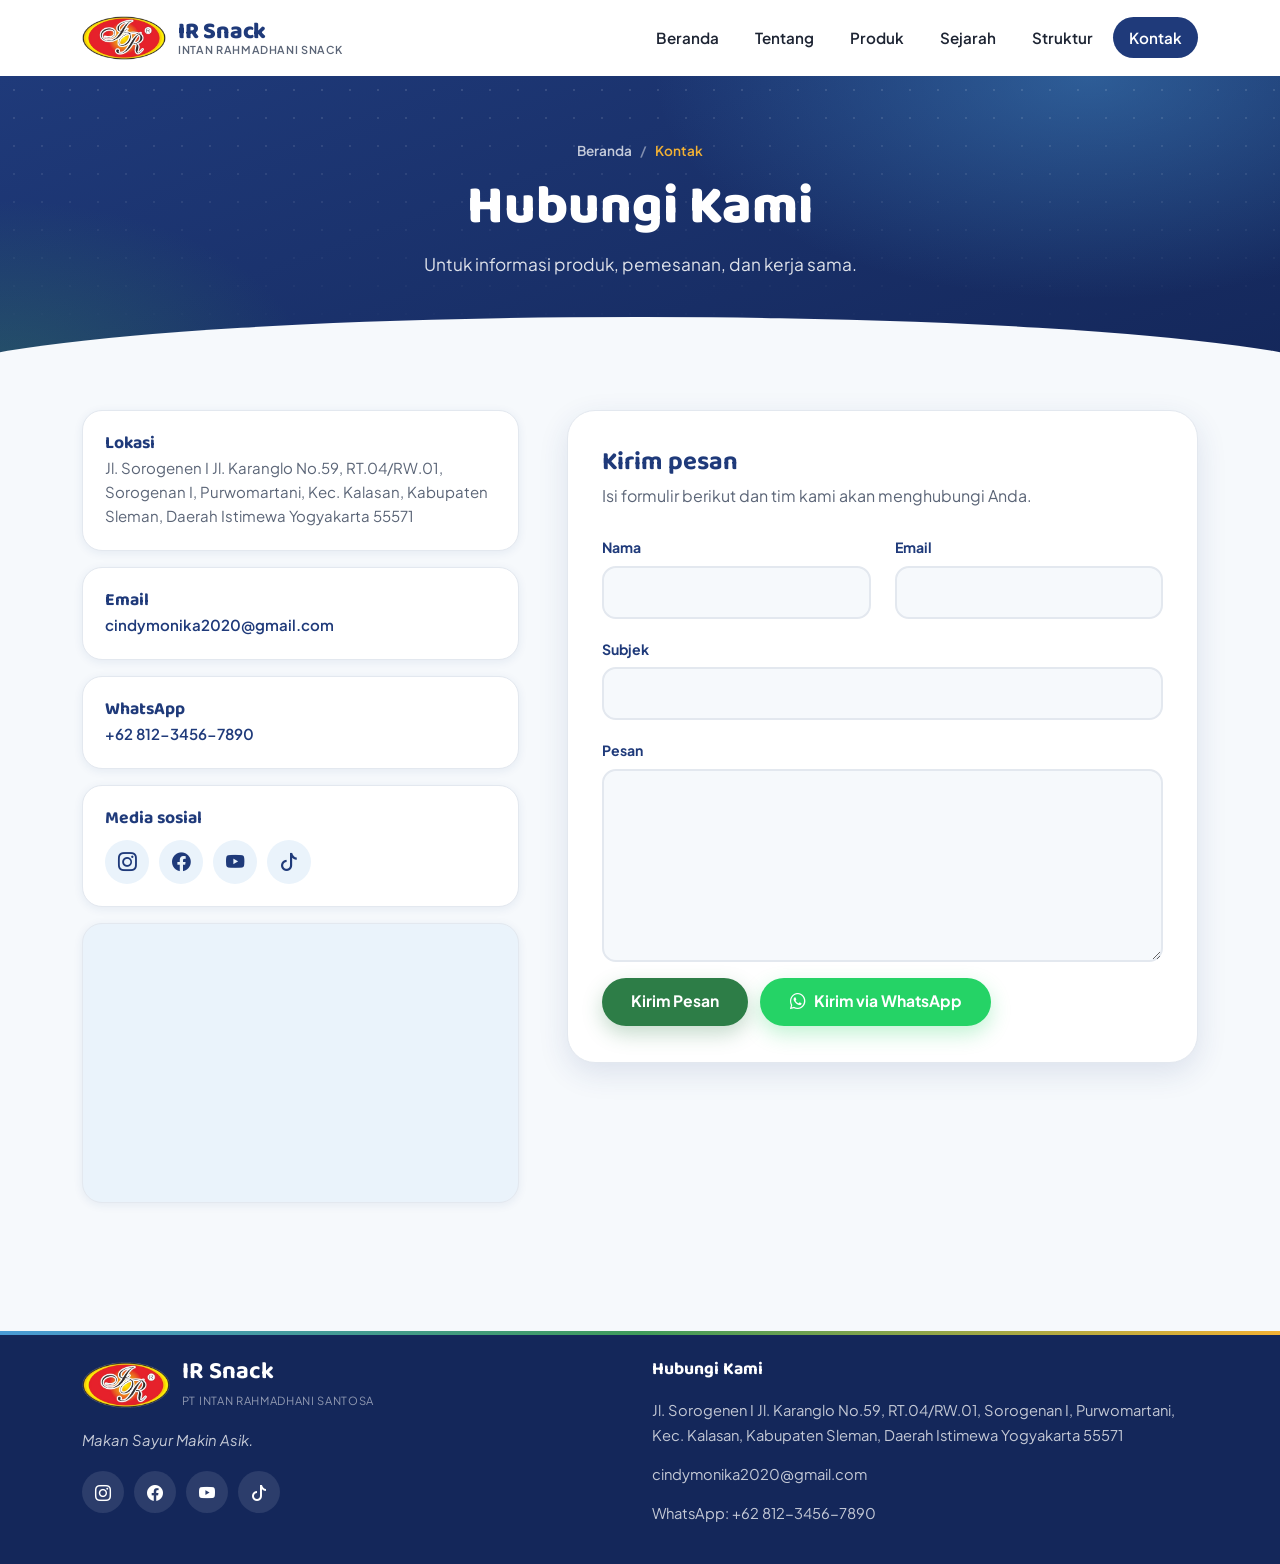
==== commit e04c0b5e: "Update contact.html" ====
--- a/contact.html
+++ b/contact.html
@@ -26,6 +26,21 @@
   <link href="assets/vendor/aos/aos.css" rel="stylesheet">
   <link href="assets/css/style.css" rel="stylesheet">
   <noscript><style>[data-aos]{opacity:1!important;transform:none!important}</style></noscript>
+  <style>
+    .form-card{position:relative}
+    .form-popup{position:absolute;inset:0;z-index:5;display:flex;align-items:center;justify-content:center;padding:24px;background:rgba(255,255,255,.96);border-radius:inherit;opacity:0;visibility:hidden;transition:opacity .25s}
+    .form-popup.show{opacity:1;visibility:visible}
+    .form-popup .box{text-align:center;max-width:360px}
+    .form-popup .icon{width:76px;height:76px;margin:0 auto 14px;border-radius:50%;display:flex;align-items:center;justify-content:center;font-size:2.4rem;color:#fff;background:#3f9b5b;animation:popIn .4s ease}
+    .form-popup.error .icon{background:#d62828}
+    .form-popup h4{font-size:1.4rem;margin-bottom:6px;color:#1f3a7a}
+    .form-popup p{color:#5b6577;margin-bottom:18px}
+    @keyframes popIn{0%{transform:scale(.4);opacity:0}100%{transform:scale(1);opacity:1}}
+    .form-actions{display:flex;flex-wrap:wrap;gap:12px}
+    .btn-ir-wa{background:#25d366;color:#fff}
+    .btn-ir-wa:hover{background:#1ebe5b;color:#fff}
+    .btn-ir[disabled]{opacity:.65;pointer-events:none}
+  </style>
 </head>
 <body>
 
@@ -112,10 +127,17 @@
                   <button type="submit" class="btn-ir btn-ir-primary" id="submit-btn">Kirim Pesan</button>
                   <button type="button" class="btn-ir btn-ir-wa" id="wa-btn"><i class="bi bi-whatsapp"></i> Kirim via WhatsApp</button>
                 </div>
-                <div id="form-status" class="form-status" role="status" aria-live="polite" hidden></div>
               </div>
             </div>
-          </form>
+            <div id="form-popup" class="form-popup" role="alertdialog" aria-live="assertive" aria-labelledby="popup-title">
+            <div class="box">
+              <div class="icon"><i class="bi bi-check-lg" id="popup-icon"></i></div>
+              <h4 id="popup-title"></h4>
+              <p id="popup-text"></p>
+              <button type="button" class="btn-ir btn-ir-navy" id="popup-close">Tutup</button>
+            </div>
+          </div>
+        </form>
         </div>
       </div>
     </div>
@@ -152,5 +174,65 @@
 
 <script src="assets/vendor/aos/aos.js"></script>
 <script src="assets/js/main.js"></script>
+<script>
+(function () {
+  var form = document.getElementById("contact-form");
+  if (!form) return;
+  var btn = document.getElementById("submit-btn");
+  var waBtn = document.getElementById("wa-btn");
+  var popup = document.getElementById("form-popup");
+  var icon = document.getElementById("popup-icon");
+  var title = document.getElementById("popup-title");
+  var text = document.getElementById("popup-text");
+
+  function showPopup(ok, t, msg) {
+    popup.classList.toggle("error", !ok);
+    icon.className = "bi " + (ok ? "bi-check-lg" : "bi-x-lg");
+    title.textContent = t;
+    text.textContent = msg;
+    popup.classList.add("show");
+  }
+  document.getElementById("popup-close").addEventListener("click", function () {
+    popup.classList.remove("show");
+  });
+
+  waBtn.addEventListener("click", function () {
+    if (!form.reportValidity()) return;
+    var f = form.elements;
+    var msg = "Halo IR Snack,\n\nNama: " + f.name.value + "\nEmail: " + f.email.value +
+      "\nSubjek: " + f.subject.value + "\n\n" + f.message.value;
+    window.open("https://wa.me/" + form.getAttribute("data-wa") + "?text=" + encodeURIComponent(msg), "_blank", "noopener");
+  });
+
+  form.addEventListener("submit", function (e) {
+    e.preventDefault();
+    if (!form.reportValidity()) return;
+    if (form.elements._honey && form.elements._honey.value) return;
+
+    var label = btn.textContent;
+    btn.disabled = true;
+    btn.textContent = "Mengirim...";
+
+    fetch(form.action.replace("formsubmit.co/", "formsubmit.co/ajax/"), {
+      method: "POST",
+      headers: { Accept: "application/json" },
+      body: new FormData(form)
+    })
+      .then(function (r) { return r.json(); })
+      .then(function (d) {
+        if (String(d.success) === "true") {
+          showPopup(true, "Pesan terkirim!", "Terima kasih, pesan Anda sudah kami terima. Tim kami akan segera menghubungi Anda.");
+          form.reset();
+        } else {
+          showPopup(false, "Pesan belum terkirim", (d && d.message ? d.message + " " : "") + "Silakan coba lagi atau kirim lewat WhatsApp.");
+        }
+      })
+      .catch(function () {
+        showPopup(false, "Pesan belum terkirim", "Terjadi gangguan koneksi. Silakan coba lagi atau kirim lewat WhatsApp.");
+      })
+      .then(function () { btn.disabled = false; btn.textContent = label; });
+  });
+})();
+</script>
 </body>
 </html>
--- a/assets/css/style.css
+++ b/assets/css/style.css
@@ -1,10 +1,4 @@
-/* ==========================================================
-   IR Snack - Stylesheet utama
-   Satu file untuk seluruh halaman. Ubah warna di bagian :root
-   dan seluruh website ikut berubah.
-   ========================================================== */
-
-/* ---------- 1. Token desain ---------- */
+
 :root {
   /* Warna merek */
   --navy: #1f3a7a;
@@ -964,13 +958,13 @@
 }
 .footer-social a:hover { background: var(--gold); color: var(--navy-900); transform: translateY(-3px); }
 .footer-bottom {
-  margin-top: 28px; padding: 18px 0 0;
+  margin-top: 50px; padding: 22px 0;
   border-top: 1px solid rgba(255, 255, 255, .12);
   font-size: .85rem;
   display: flex; flex-wrap: wrap; justify-content: space-between; gap: 8px;
 }
 .footer-bottom .credit a { text-decoration: underline; text-underline-offset: 3px; }
-.footer-bottom { justify-content: center; text-align: center; }
+@media (max-width: 575.98px) { .footer-bottom { justify-content: center; text-align: center; } }
 
 
 /* ---------- 18. Tombol kembali ke atas ---------- */
@@ -995,3 +989,12 @@
   *, *::before, *::after { animation: none !important; transition: none !important; }
   [data-aos] { opacity: 1 !important; transform: none !important; }
 }
+
+/* Tombol WhatsApp & status formulir */
+.btn-ir-wa { background: #25d366; color: #fff; box-shadow: 0 8px 20px rgba(37, 211, 102, .28); }
+.btn-ir-wa:hover { background: #1ebe5b; color: #fff; }
+.form-actions { display: flex; flex-wrap: wrap; gap: 12px; }
+.form-status { margin-top: 14px; padding: 12px 16px; border-radius: 12px; font-size: .94rem; font-weight: 600; }
+.form-status.ok { background: #e6f5ec; color: #246b3b; }
+.form-status.err { background: #fdeaea; color: #a61b1b; }
+.btn-ir[disabled] { opacity: .65; pointer-events: none; }
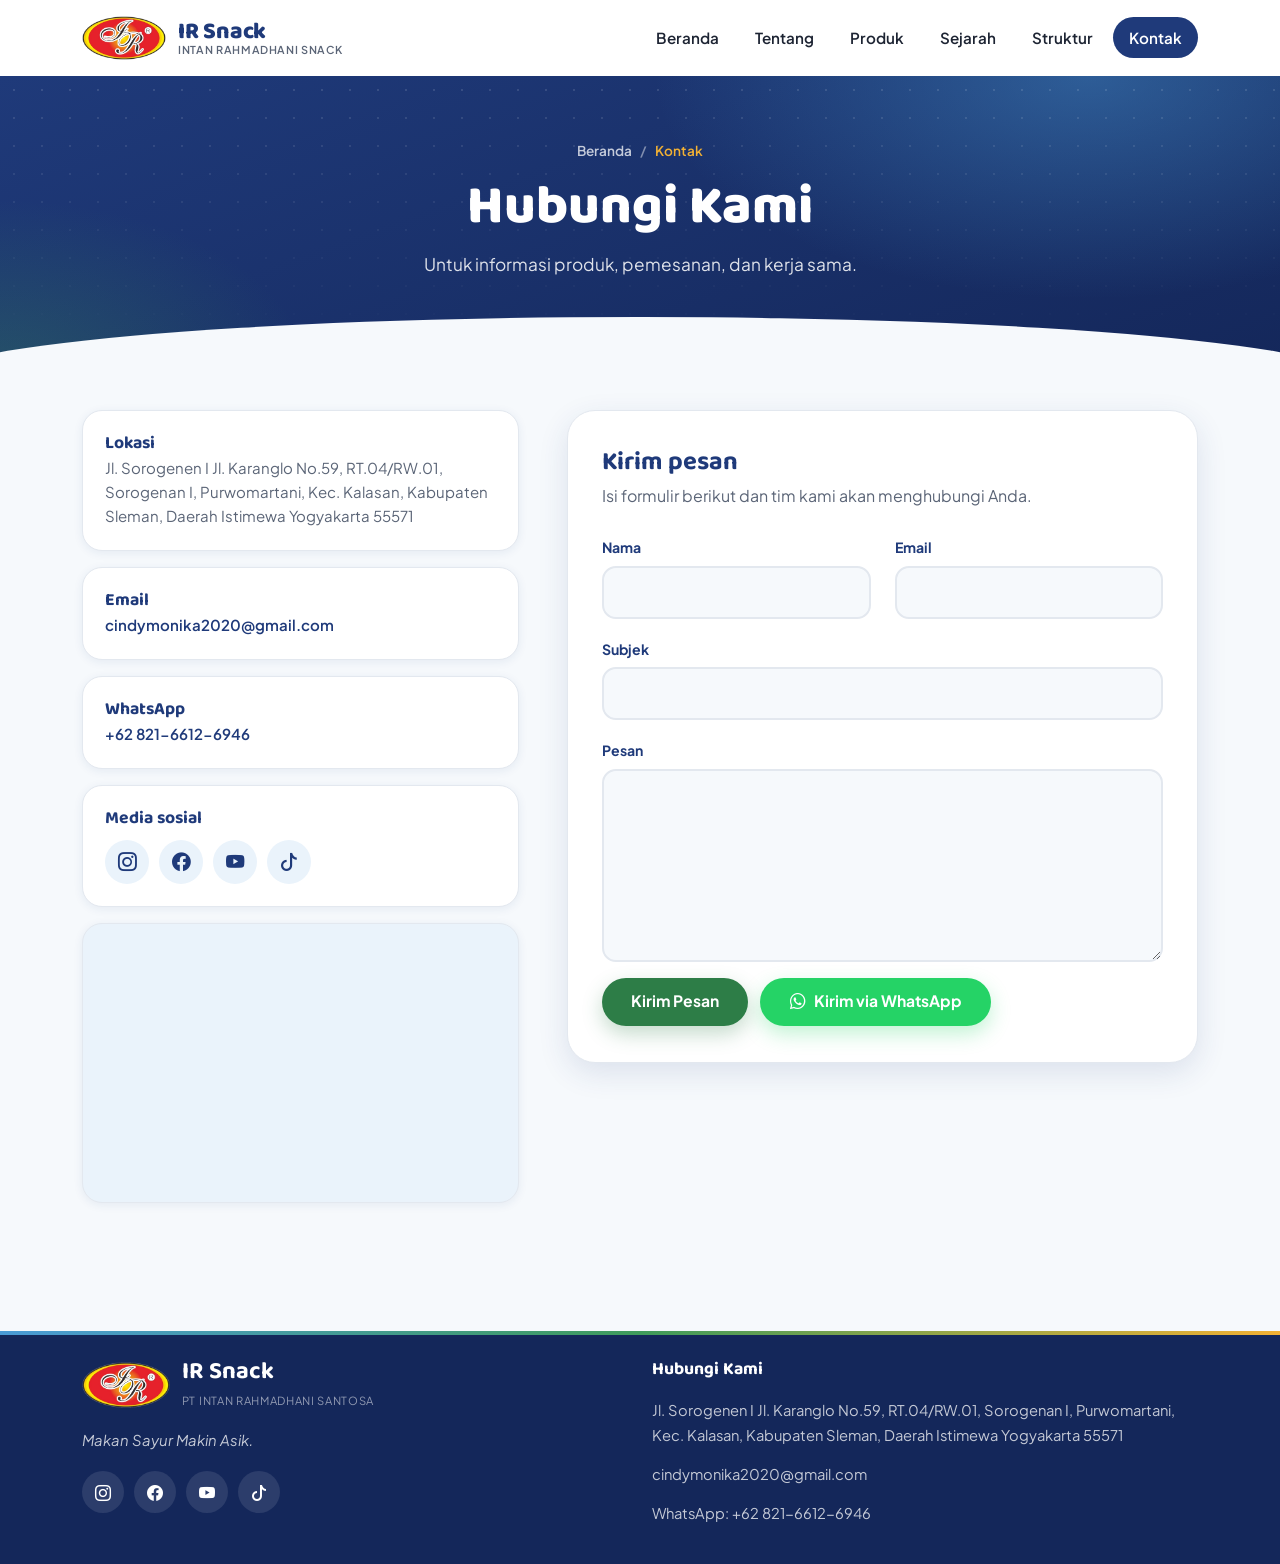
==== commit 72ebba01: "Update contact.html" ====
--- a/contact.html
+++ b/contact.html
@@ -87,7 +87,7 @@
             <div><h3>Email</h3><p><a href="mailto:cindymonika2020@gmail.com">cindymonika2020@gmail.com</a></p></div>
           </div>
           <div class="info-card">
-            <div><h3>WhatsApp</h3><p><a href="https://wa.me/6281234567890?text=Halo%20IR%20Snack%2C%20saya%20ingin%20bertanya%20tentang%20produk." target="_blank" rel="noopener noreferrer" data-wa-link>+62 812-3456-7890</a></p></div>
+            <div><h3>WhatsApp</h3><p><a href="https://wa.me/6282166126946?text=Halo%20IR%20Snack%2C%20saya%20ingin%20bertanya%20tentang%20produk." target="_blank" rel="noopener noreferrer" data-wa-link>+62 821-6612-6946</a></p></div>
           </div>
           <div class="info-card">
             <div><h3>Media sosial</h3><div class="social-row"><a href="https://www.instagram.com/irsnack_?evlk=ZGJlbW85YXRiNXZp" target="_blank" rel="noopener noreferrer" aria-label="Instagram IR Snack"><i class="bi bi-instagram"></i></a><a href="https://www.facebook.com/share/1FYJHGCw4S/?mibextid=wwXIfr" target="_blank" rel="noopener noreferrer" aria-label="Facebook IR Snack"><i class="bi bi-facebook"></i></a><a href="https://youtube.com/@irsnack?si=y4mi7K8ttKDDr9QZ" target="_blank" rel="noopener noreferrer" aria-label="YouTube IR Snack"><i class="bi bi-youtube"></i></a><a href="https://www.tiktok.com/@irsnack_?_r=1&_t=ZS-9BXiYoQ5Tan" target="_blank" rel="noopener noreferrer" aria-label="TikTok IR Snack"><i class="bi bi-tiktok"></i></a></div></div>
@@ -98,7 +98,7 @@
         </div>
 
         <div class="col-lg-7" data-aos="fade-left">
-          <form action="https://formsubmit.co/cindymonika2020@gmail.com" method="POST" class="form-card" id="contact-form" data-wa="6281234567890">
+          <form action="https://formsubmit.co/cindymonika2020@gmail.com" method="POST" class="form-card" id="contact-form" data-wa="6282166126946">
             <input type="hidden" name="_subject" value="Pesan Baru dari Website IR Snack">
             <input type="hidden" name="_template" value="table">
             <input type="hidden" name="_captcha" value="false">
@@ -162,7 +162,7 @@
         <div class="footer-contact">
           <div><span>Jl. Sorogenen I Jl. Karanglo No.59, RT.04/RW.01, Sorogenan I, Purwomartani, Kec. Kalasan, Kabupaten Sleman, Daerah Istimewa Yogyakarta 55571</span></div>
           <div><a href="mailto:cindymonika2020@gmail.com">cindymonika2020@gmail.com</a></div>
-          <div><a href="https://wa.me/6281234567890" target="_blank" rel="noopener noreferrer">WhatsApp: +62 812-3456-7890</a></div>
+          <div><a href="https://wa.me/6282166126946" target="_blank" rel="noopener noreferrer">WhatsApp: +62 821-6612-6946</a></div>
         </div>
       </div>
     </div>
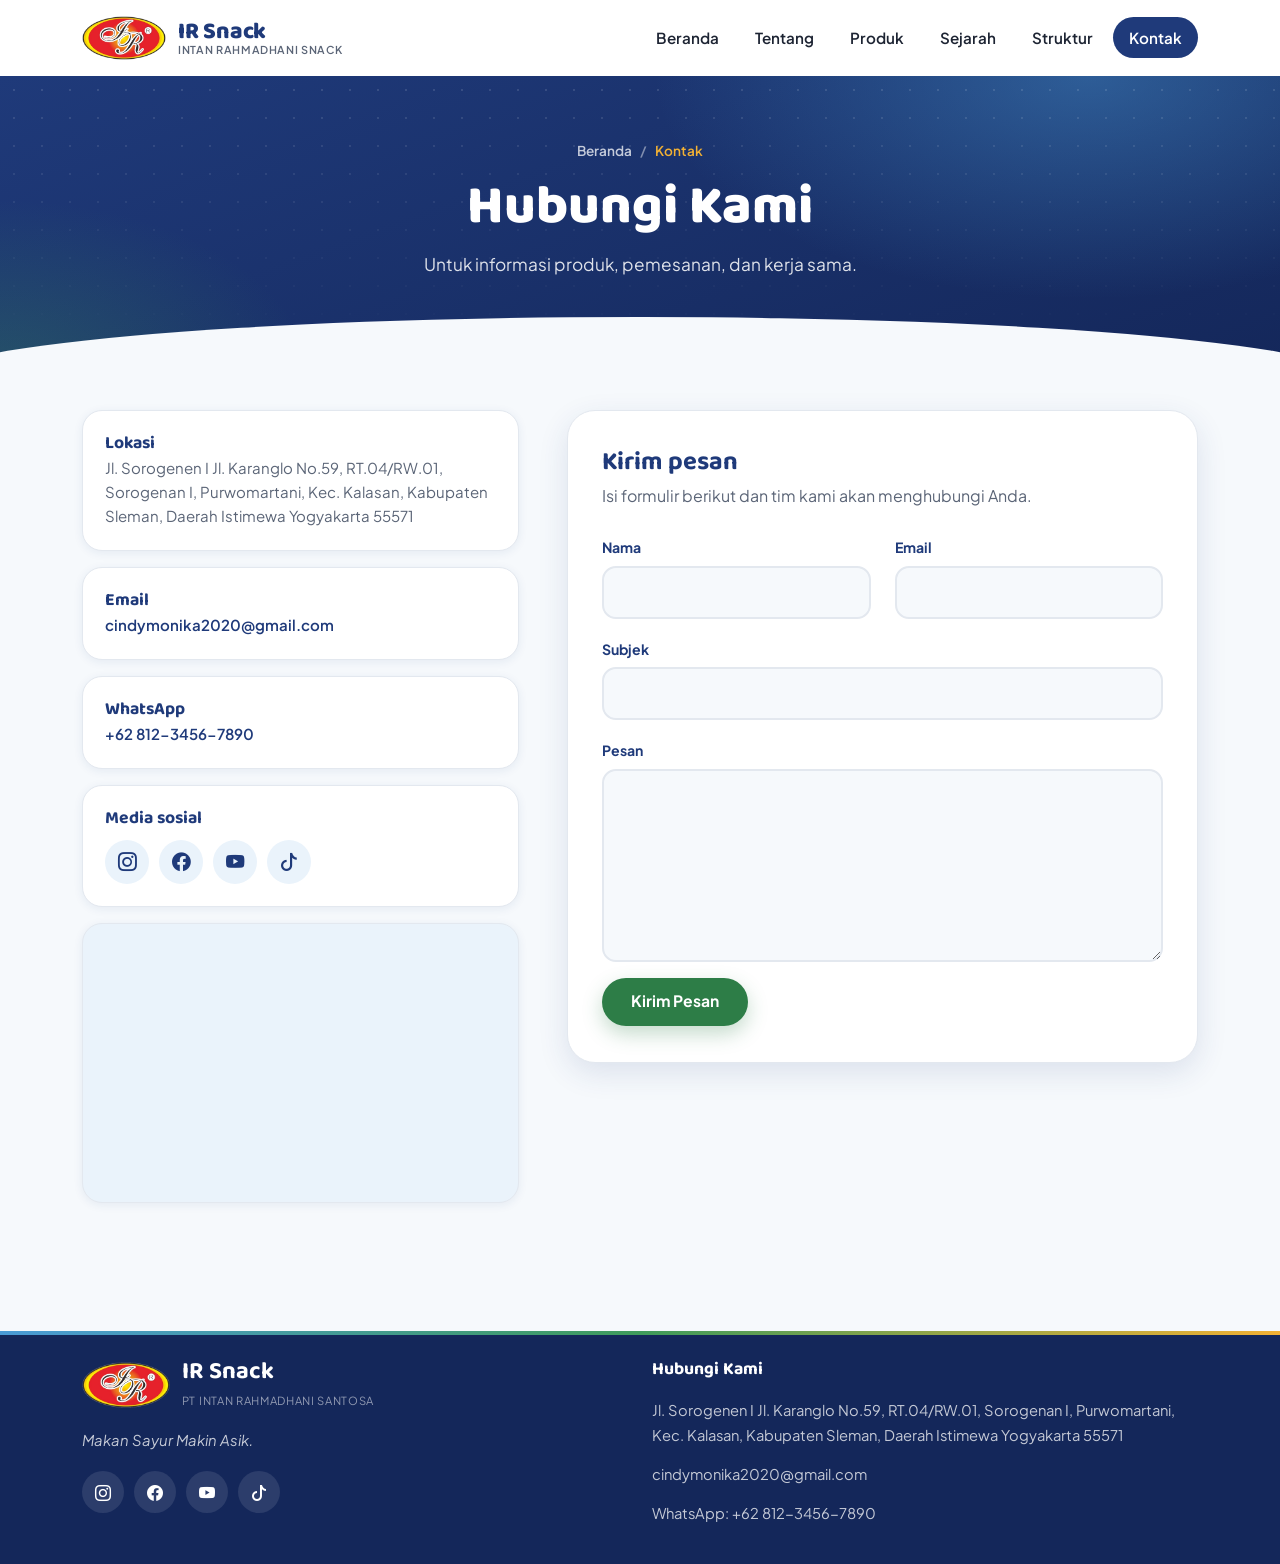
==== commit b0b86a6d: "Update contact.html" ====
--- a/contact.html
+++ b/contact.html
@@ -87,7 +87,7 @@
             <div><h3>Email</h3><p><a href="mailto:cindymonika2020@gmail.com">cindymonika2020@gmail.com</a></p></div>
           </div>
           <div class="info-card">
-            <div><h3>WhatsApp</h3><p><a href="https://wa.me/6282166126946?text=Halo%20IR%20Snack%2C%20saya%20ingin%20bertanya%20tentang%20produk." target="_blank" rel="noopener noreferrer" data-wa-link>+62 821-6612-6946</a></p></div>
+            <div><h3>WhatsApp</h3><p><a href="https://wa.me/6281234567890?text=Halo%20IR%20Snack%2C%20saya%20ingin%20bertanya%20tentang%20produk." target="_blank" rel="noopener noreferrer" data-wa-link>+62 812-3456-7890</a></p></div>
           </div>
           <div class="info-card">
             <div><h3>Media sosial</h3><div class="social-row"><a href="https://www.instagram.com/irsnack_?evlk=ZGJlbW85YXRiNXZp" target="_blank" rel="noopener noreferrer" aria-label="Instagram IR Snack"><i class="bi bi-instagram"></i></a><a href="https://www.facebook.com/share/1FYJHGCw4S/?mibextid=wwXIfr" target="_blank" rel="noopener noreferrer" aria-label="Facebook IR Snack"><i class="bi bi-facebook"></i></a><a href="https://youtube.com/@irsnack?si=y4mi7K8ttKDDr9QZ" target="_blank" rel="noopener noreferrer" aria-label="YouTube IR Snack"><i class="bi bi-youtube"></i></a><a href="https://www.tiktok.com/@irsnack_?_r=1&_t=ZS-9BXiYoQ5Tan" target="_blank" rel="noopener noreferrer" aria-label="TikTok IR Snack"><i class="bi bi-tiktok"></i></a></div></div>
@@ -98,7 +98,7 @@
         </div>
 
         <div class="col-lg-7" data-aos="fade-left">
-          <form action="https://formsubmit.co/cindymonika2020@gmail.com" method="POST" class="form-card" id="contact-form" data-wa="6282166126946">
+          <form action="https://formsubmit.co/cindymonika2020@gmail.com" method="POST" class="form-card" id="contact-form" data-wa="6281234567890">
             <input type="hidden" name="_subject" value="Pesan Baru dari Website IR Snack">
             <input type="hidden" name="_template" value="table">
             <input type="hidden" name="_captcha" value="false">
@@ -125,7 +125,6 @@
               <div class="col-12">
                 <div class="form-actions">
                   <button type="submit" class="btn-ir btn-ir-primary" id="submit-btn">Kirim Pesan</button>
-                  <button type="button" class="btn-ir btn-ir-wa" id="wa-btn"><i class="bi bi-whatsapp"></i> Kirim via WhatsApp</button>
                 </div>
               </div>
             </div>
@@ -162,7 +161,7 @@
         <div class="footer-contact">
           <div><span>Jl. Sorogenen I Jl. Karanglo No.59, RT.04/RW.01, Sorogenan I, Purwomartani, Kec. Kalasan, Kabupaten Sleman, Daerah Istimewa Yogyakarta 55571</span></div>
           <div><a href="mailto:cindymonika2020@gmail.com">cindymonika2020@gmail.com</a></div>
-          <div><a href="https://wa.me/6282166126946" target="_blank" rel="noopener noreferrer">WhatsApp: +62 821-6612-6946</a></div>
+          <div><a href="https://wa.me/6281234567890" target="_blank" rel="noopener noreferrer">WhatsApp: +62 812-3456-7890</a></div>
         </div>
       </div>
     </div>
@@ -179,7 +178,6 @@
   var form = document.getElementById("contact-form");
   if (!form) return;
   var btn = document.getElementById("submit-btn");
-  var waBtn = document.getElementById("wa-btn");
   var popup = document.getElementById("form-popup");
   var icon = document.getElementById("popup-icon");
   var title = document.getElementById("popup-title");
@@ -194,14 +192,6 @@
   }
   document.getElementById("popup-close").addEventListener("click", function () {
     popup.classList.remove("show");
-  });
-
-  waBtn.addEventListener("click", function () {
-    if (!form.reportValidity()) return;
-    var f = form.elements;
-    var msg = "Halo IR Snack,\n\nNama: " + f.name.value + "\nEmail: " + f.email.value +
-      "\nSubjek: " + f.subject.value + "\n\n" + f.message.value;
-    window.open("https://wa.me/" + form.getAttribute("data-wa") + "?text=" + encodeURIComponent(msg), "_blank", "noopener");
   });
 
   form.addEventListener("submit", function (e) {
@@ -224,11 +214,11 @@
           showPopup(true, "Pesan terkirim!", "Terima kasih, pesan Anda sudah kami terima. Tim kami akan segera menghubungi Anda.");
           form.reset();
         } else {
-          showPopup(false, "Pesan belum terkirim", (d && d.message ? d.message + " " : "") + "Silakan coba lagi atau kirim lewat WhatsApp.");
+          showPopup(false, "Pesan belum terkirim", (d && d.message ? d.message + " " : "") + "Silakan coba lagi.");
         }
       })
       .catch(function () {
-        showPopup(false, "Pesan belum terkirim", "Terjadi gangguan koneksi. Silakan coba lagi atau kirim lewat WhatsApp.");
+        showPopup(false, "Pesan belum terkirim", "Terjadi gangguan koneksi. Silakan coba lagi.");
       })
       .then(function () { btn.disabled = false; btn.textContent = label; });
   });
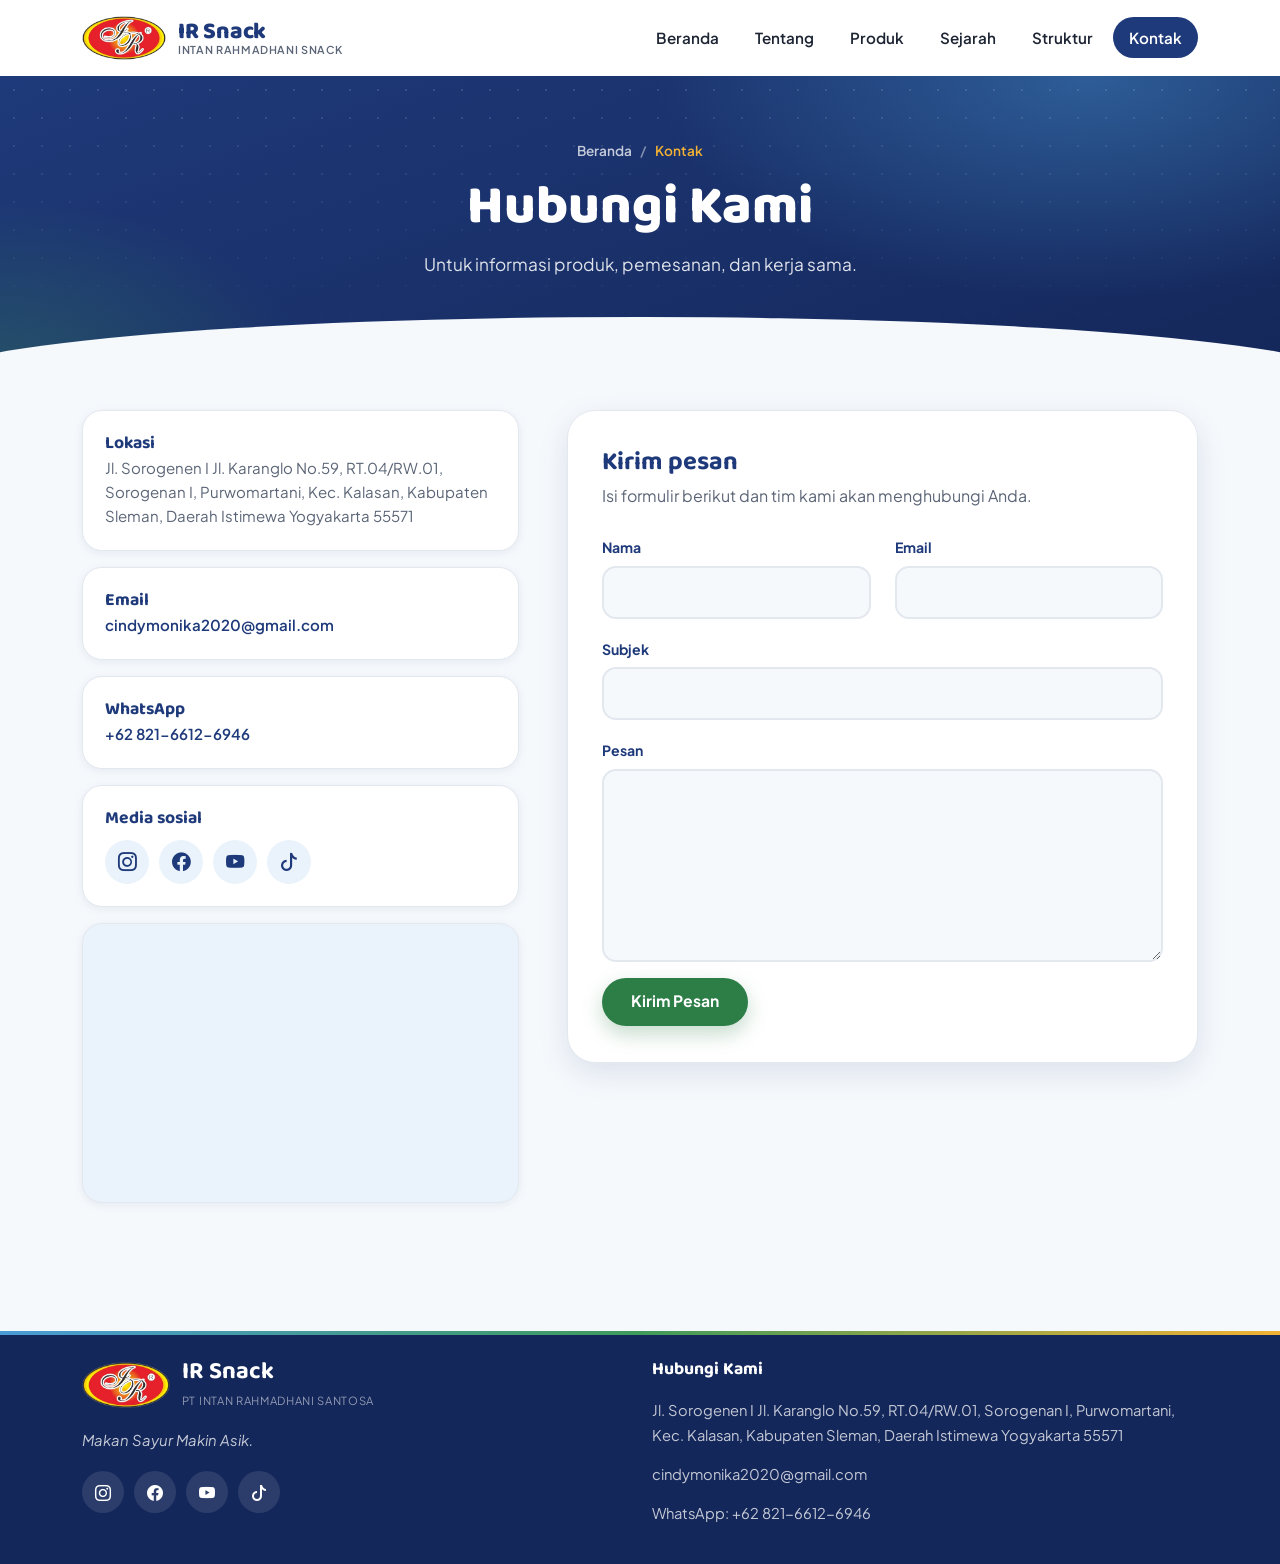
==== commit 9948096e: "Update contact.html" ====
--- a/contact.html
+++ b/contact.html
@@ -37,8 +37,6 @@
     .form-popup p{color:#5b6577;margin-bottom:18px}
     @keyframes popIn{0%{transform:scale(.4);opacity:0}100%{transform:scale(1);opacity:1}}
     .form-actions{display:flex;flex-wrap:wrap;gap:12px}
-    .btn-ir-wa{background:#25d366;color:#fff}
-    .btn-ir-wa:hover{background:#1ebe5b;color:#fff}
     .btn-ir[disabled]{opacity:.65;pointer-events:none}
   </style>
 </head>
@@ -87,7 +85,7 @@
             <div><h3>Email</h3><p><a href="mailto:cindymonika2020@gmail.com">cindymonika2020@gmail.com</a></p></div>
           </div>
           <div class="info-card">
-            <div><h3>WhatsApp</h3><p><a href="https://wa.me/6281234567890?text=Halo%20IR%20Snack%2C%20saya%20ingin%20bertanya%20tentang%20produk." target="_blank" rel="noopener noreferrer" data-wa-link>+62 812-3456-7890</a></p></div>
+            <div><h3>WhatsApp</h3><p><a href="https://wa.me/6282166126946?text=Halo%20IR%20Snack%2C%20saya%20ingin%20bertanya%20tentang%20produk." target="_blank" rel="noopener noreferrer">+62 821-6612-6946</a></p></div>
           </div>
           <div class="info-card">
             <div><h3>Media sosial</h3><div class="social-row"><a href="https://www.instagram.com/irsnack_?evlk=ZGJlbW85YXRiNXZp" target="_blank" rel="noopener noreferrer" aria-label="Instagram IR Snack"><i class="bi bi-instagram"></i></a><a href="https://www.facebook.com/share/1FYJHGCw4S/?mibextid=wwXIfr" target="_blank" rel="noopener noreferrer" aria-label="Facebook IR Snack"><i class="bi bi-facebook"></i></a><a href="https://youtube.com/@irsnack?si=y4mi7K8ttKDDr9QZ" target="_blank" rel="noopener noreferrer" aria-label="YouTube IR Snack"><i class="bi bi-youtube"></i></a><a href="https://www.tiktok.com/@irsnack_?_r=1&_t=ZS-9BXiYoQ5Tan" target="_blank" rel="noopener noreferrer" aria-label="TikTok IR Snack"><i class="bi bi-tiktok"></i></a></div></div>
@@ -98,7 +96,7 @@
         </div>
 
         <div class="col-lg-7" data-aos="fade-left">
-          <form action="https://formsubmit.co/cindymonika2020@gmail.com" method="POST" class="form-card" id="contact-form" data-wa="6281234567890">
+          <form action="https://formsubmit.co/cindymonika2020@gmail.com" method="POST" class="form-card" id="contact-form">
             <input type="hidden" name="_subject" value="Pesan Baru dari Website IR Snack">
             <input type="hidden" name="_template" value="table">
             <input type="hidden" name="_captcha" value="false">
@@ -128,15 +126,16 @@
                 </div>
               </div>
             </div>
+
             <div id="form-popup" class="form-popup" role="alertdialog" aria-live="assertive" aria-labelledby="popup-title">
-            <div class="box">
-              <div class="icon"><i class="bi bi-check-lg" id="popup-icon"></i></div>
-              <h4 id="popup-title"></h4>
-              <p id="popup-text"></p>
-              <button type="button" class="btn-ir btn-ir-navy" id="popup-close">Tutup</button>
+              <div class="box">
+                <div class="icon"><i class="bi bi-check-lg" id="popup-icon"></i></div>
+                <h4 id="popup-title"></h4>
+                <p id="popup-text"></p>
+                <button type="button" class="btn-ir btn-ir-navy" id="popup-close">Tutup</button>
+              </div>
             </div>
-          </div>
-        </form>
+          </form>
         </div>
       </div>
     </div>
@@ -161,7 +160,7 @@
         <div class="footer-contact">
           <div><span>Jl. Sorogenen I Jl. Karanglo No.59, RT.04/RW.01, Sorogenan I, Purwomartani, Kec. Kalasan, Kabupaten Sleman, Daerah Istimewa Yogyakarta 55571</span></div>
           <div><a href="mailto:cindymonika2020@gmail.com">cindymonika2020@gmail.com</a></div>
-          <div><a href="https://wa.me/6281234567890" target="_blank" rel="noopener noreferrer">WhatsApp: +62 812-3456-7890</a></div>
+          <div><a href="https://wa.me/6282166126946" target="_blank" rel="noopener noreferrer">WhatsApp: +62 821-6612-6946</a></div>
         </div>
       </div>
     </div>
